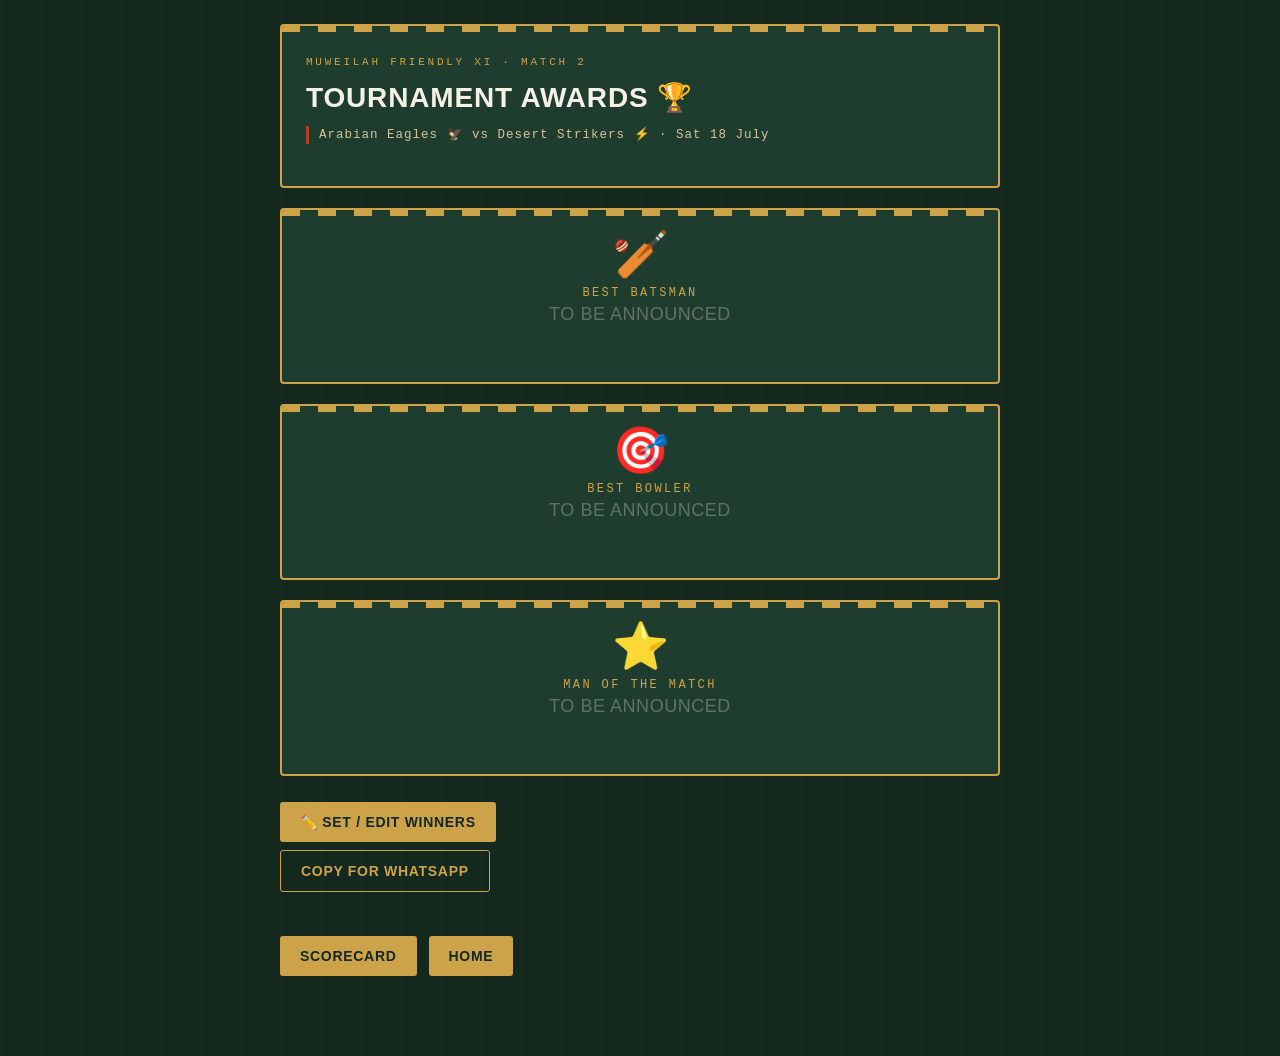
==== awards.html @ bcabecbd "Add printable scoresheet and awards announcement pages Scoresheet: print-friendly A4 tally sheet for" ====
<!DOCTYPE html>
<html lang="en">
<head>
<meta charset="UTF-8">
<meta name="viewport" content="width=device-width, initial-scale=1.0">
<title>Tournament Awards — Match 2</title>
<link rel="stylesheet" href="assets/style.css">
<style>
  .award-card { text-align: center; padding-top: 22px; }
  .award-icon { font-size: 46px; line-height: 1; }
  .award-title {
    font-family: var(--font-mono);
    font-size: 12px;
    letter-spacing: 0.2em;
    text-transform: uppercase;
    color: var(--gold);
    margin: 8px 0 4px;
  }
  .award-name {
    font-family: var(--font-display);
    text-transform: uppercase;
    font-size: 26px;
    letter-spacing: 0.03em;
    min-height: 30px;
    color: var(--crease-white);
  }
  .award-name.empty { color: rgba(245,241,230,0.3); font-size: 18px; }
  .award-team { font-family: var(--font-mono); font-size: 12px; color: var(--stump-tan); margin-top: 4px; min-height: 16px; }

  .edit-grid { display: grid; gap: 10px; margin-bottom: 8px; }
  .edit-row { display: grid; grid-template-columns: 1fr 1fr; gap: 8px; align-items: center; }
  .edit-row .lbl {
    grid-column: 1 / -1;
    font-family: var(--font-mono);
    font-size: 11px;
    letter-spacing: 0.1em;
    text-transform: uppercase;
    color: var(--gold);
    margin-top: 4px;
  }
  .edit-row input, .edit-row select {
    padding: 10px;
    font-size: 15px;
    background: var(--pitch-green-deep);
    color: var(--crease-white);
    border: 1px solid var(--line);
    border-radius: 3px;
    font-family: var(--font-body);
  }
  .toggle-btn { margin-top: 6px; }
  #editor { display: none; }
</style>
</head>
<body>
<div class="wrap">
  <div class="card">
    <p class="eyebrow">Muweilah Friendly XI · Match 2</p>
    <h1>Tournament Awards 🏆</h1>
    <p class="match-tag">Arabian Eagles 🦅 vs Desert Strikers ⚡ · Sat 18 July</p>
  </div>

  <div class="card award-card">
    <div class="award-icon">🏏</div>
    <div class="award-title">Best Batsman</div>
    <div class="award-name empty" id="bat-name">To be announced</div>
    <div class="award-team" id="bat-team"></div>
  </div>

  <div class="card award-card">
    <div class="award-icon">🎯</div>
    <div class="award-title">Best Bowler</div>
    <div class="award-name empty" id="bowl-name">To be announced</div>
    <div class="award-team" id="bowl-team"></div>
  </div>

  <div class="card award-card">
    <div class="award-icon">⭐</div>
    <div class="award-title">Man of the Match</div>
    <div class="award-name empty" id="motm-name">To be announced</div>
    <div class="award-team" id="motm-team"></div>
  </div>

  <button type="button" id="toggle-edit" class="toggle-btn">✏️ Set / Edit Winners</button>

  <div class="card" id="editor">
    <div class="edit-grid">
      <div class="edit-row">
        <span class="lbl">🏏 Best Batsman</span>
        <select id="bat-select"></select>
        <input type="text" id="bat-note" placeholder="Note (e.g. 42 runs)">
      </div>
      <div class="edit-row">
        <span class="lbl">🎯 Best Bowler</span>
        <select id="bowl-select"></select>
        <input type="text" id="bowl-note" placeholder="Note (e.g. 4 wickets)">
      </div>
      <div class="edit-row">
        <span class="lbl">⭐ Man of the Match</span>
        <select id="motm-select"></select>
        <input type="text" id="motm-note" placeholder="Note (optional)">
      </div>
    </div>
    <button type="button" id="save-awards">Save & Announce</button>
  </div>

  <div class="nav-links" style="margin-top:8px;">
    <button type="button" id="copy-awards" style="border:1px solid var(--gold);background:none;color:var(--gold);">Copy for WhatsApp</button>
  </div>
  <p id="copy-status" style="font-family:var(--font-mono);font-size:12px;color:var(--stump-tan);min-height:16px;"></p>

  <div class="nav-links">
    <a class="button" href="scorecard.html">Scorecard</a>
    <a class="button" href="index.html">Home</a>
  </div>
</div>

<script>
const STORAGE_KEY = "tournamentAwards";
const ROSTER = {
  "Arabian Eagles": ["Zeeshan Bhaiya", "Ali", "Jaffar", "Farhan", "Saqlain Hyder", "Razu", "Villu"],
  "Desert Strikers": ["Hyder", "Dabeer", "Mohd Ali", "Vaseem Bhaiya", "Anush", "Taher Bhaiya", "Saqlain Roushan"],
};
const PLAYER_TEAM = {};
Object.entries(ROSTER).forEach(([team, players]) => players.forEach((p) => (PLAYER_TEAM[p] = team)));

const AWARDS = [
  { key: "bat", label: "Best Batsman", icon: "🏏" },
  { key: "bowl", label: "Best Bowler", icon: "🎯" },
  { key: "motm", label: "Man of the Match", icon: "⭐" },
];

function load() {
  try { return JSON.parse(localStorage.getItem(STORAGE_KEY)) || {}; }
  catch { return {}; }
}
let data = load();

// Populate dropdowns
AWARDS.forEach((a) => {
  const sel = document.getElementById(a.key + "-select");
  sel.innerHTML = '<option value="">— select player —</option>';
  Object.entries(ROSTER).forEach(([team, players]) => {
    const group = document.createElement("optgroup");
    group.label = team;
    players.forEach((p) => {
      const opt = document.createElement("option");
      opt.value = p; opt.textContent = p;
      group.appendChild(opt);
    });
    sel.appendChild(group);
  });
  if (data[a.key]) sel.value = data[a.key].name || "";
  const note = document.getElementById(a.key + "-note");
  if (data[a.key]) note.value = data[a.key].note || "";
});

function render() {
  AWARDS.forEach((a) => {
    const nameEl = document.getElementById(a.key + "-name");
    const teamEl = document.getElementById(a.key + "-team");
    const rec = data[a.key];
    if (rec && rec.name) {
      nameEl.textContent = rec.name;
      nameEl.classList.remove("empty");
      const team = PLAYER_TEAM[rec.name] || "";
      teamEl.textContent = [team, rec.note].filter(Boolean).join(" · ");
    } else {
      nameEl.textContent = "To be announced";
      nameEl.classList.add("empty");
      teamEl.textContent = "";
    }
  });
}

document.getElementById("toggle-edit").addEventListener("click", () => {
  const ed = document.getElementById("editor");
  ed.style.display = ed.style.display === "block" ? "none" : "block";
});

document.getElementById("save-awards").addEventListener("click", () => {
  AWARDS.forEach((a) => {
    const name = document.getElementById(a.key + "-select").value;
    const note = document.getElementById(a.key + "-note").value.trim();
    data[a.key] = { name, note };
  });
  localStorage.setItem(STORAGE_KEY, JSON.stringify(data));
  render();
  document.getElementById("editor").style.display = "none";
});

document.getElementById("copy-awards").addEventListener("click", async () => {
  const lines = ["🏆 TOURNAMENT AWARDS — Match 2", "🦅 Arabian Eagles vs Desert Strikers ⚡", ""];
  AWARDS.forEach((a) => {
    const rec = data[a.key];
    if (rec && rec.name) {
      const team = PLAYER_TEAM[rec.name] || "";
      lines.push(`${a.icon} ${a.label}: ${rec.name}${rec.note ? " (" + rec.note + ")" : ""}${team ? " — " + team : ""}`);
    } else {
      lines.push(`${a.icon} ${a.label}: —`);
    }
  });
  lines.push("", "Well played everyone! 🏏🔥");
  try { await navigator.clipboard.writeText(lines.join("\n")); } catch {}
  document.getElementById("copy-status").textContent = "Awards copied — paste in the group ✅";
  setTimeout(() => { document.getElementById("copy-status").textContent = ""; }, 3000);
});

render();
</script>
</body>
</html>
---- assets/style.css ----
:root {
  --pitch-green: #1f3d2e;
  --pitch-green-deep: #14281e;
  --crease-white: #f5f1e6;
  --ball-red: #b3402a;
  --stump-tan: #d8c39a;
  --gold: #cda349;
  --line: rgba(245, 241, 230, 0.14);
  --font-display: "Oswald", "Arial Narrow", sans-serif;
  --font-body: "Source Serif Pro", Georgia, serif;
  --font-mono: "JetBrains Mono", "Courier New", monospace;
}

* { box-sizing: border-box; }

body {
  margin: 0;
  background: var(--pitch-green-deep);
  background-image: repeating-linear-gradient(
    90deg,
    rgba(255, 255, 255, 0.015) 0px,
    rgba(255, 255, 255, 0.015) 2px,
    transparent 2px,
    transparent 40px
  );
  color: var(--crease-white);
  font-family: var(--font-body);
  min-height: 100vh;
  padding: 24px 16px 80px;
}

.wrap { max-width: 720px; margin: 0 auto; }

.card {
  background: var(--pitch-green);
  border: 2px solid var(--gold);
  border-radius: 4px;
  padding: 28px 24px;
  margin-bottom: 20px;
  position: relative;
  overflow: hidden;
}

.card::before {
  content: "";
  position: absolute;
  top: 0; left: 0; right: 0; height: 6px;
  background: repeating-linear-gradient(90deg, var(--gold) 0 18px, transparent 18px 36px);
}

.eyebrow {
  font-family: var(--font-mono);
  font-size: 11px;
  letter-spacing: 0.25em;
  text-transform: uppercase;
  color: var(--gold);
  margin: 0 0 10px;
}

h1, h2 {
  font-family: var(--font-display);
  font-weight: 700;
  text-transform: uppercase;
  letter-spacing: 0.03em;
  margin: 0 0 12px;
}

h1 { font-size: 28px; }
h2 { font-size: 18px; color: var(--gold); }

p { line-height: 1.5; }

.match-tag {
  font-family: var(--font-mono);
  font-size: 12.5px;
  letter-spacing: 0.08em;
  color: var(--stump-tan);
  border-left: 3px solid var(--ball-red);
  padding-left: 10px;
  margin: 4px 0 14px;
}

.pick-count {
  font-family: var(--font-mono);
  font-size: 11px;
  letter-spacing: 0.1em;
  color: var(--stump-tan);
  text-transform: none;
}

a.button, button {
  font-family: var(--font-display);
  text-transform: uppercase;
  letter-spacing: 0.05em;
  background: var(--gold);
  color: var(--pitch-green-deep);
  border: none;
  border-radius: 3px;
  padding: 12px 20px;
  font-size: 14px;
  font-weight: 700;
  cursor: pointer;
  display: inline-block;
  text-decoration: none;
  transition: opacity 0.15s;
}

a.button:hover, button:hover { opacity: 0.9; }

button:disabled {
  background: var(--line);
  color: rgba(245, 241, 230, 0.4);
  cursor: not-allowed;
}

.nav-links { display: flex; gap: 12px; flex-wrap: wrap; margin-top: 16px; }

select {
  width: 100%;
  padding: 10px;
  font-size: 15px;
  border-radius: 3px;
  border: 1px solid var(--line);
  background: var(--pitch-green-deep);
  color: var(--crease-white);
  font-family: var(--font-body);
  margin-bottom: 16px;
}

.checkbox-grid {
  display: grid;
  grid-template-columns: repeat(auto-fill, minmax(200px, 1fr));
  gap: 8px;
  margin-bottom: 20px;
}

.checkbox-grid label {
  display: flex;
  align-items: center;
  gap: 8px;
  padding: 10px 12px;
  border: 1px solid var(--line);
  border-radius: 3px;
  cursor: pointer;
}

.checkbox-grid label.disabled { opacity: 0.35; cursor: not-allowed; }

.checkbox-grid input { accent-color: var(--gold); width: 16px; height: 16px; }

.banner {
  border: 1px dashed var(--gold);
  border-radius: 3px;
  padding: 12px 14px;
  font-family: var(--font-mono);
  font-size: 12.5px;
  color: var(--stump-tan);
  margin-bottom: 20px;
}

.result-row {
  display: flex;
  align-items: center;
  gap: 12px;
  margin-bottom: 10px;
  font-family: var(--font-mono);
  font-size: 13px;
}

.result-name { width: 150px; flex-shrink: 0; }

.result-bar-track {
  flex: 1;
  background: var(--pitch-green-deep);
  border: 1px solid var(--line);
  border-radius: 2px;
  height: 18px;
  overflow: hidden;
}

.result-bar {
  height: 100%;
  background: var(--gold);
}

.result-count { width: 30px; text-align: right; flex-shrink: 0; }

.confirm { text-align: center; }
.confirm .big { font-size: 40px; margin-bottom: 8px; }
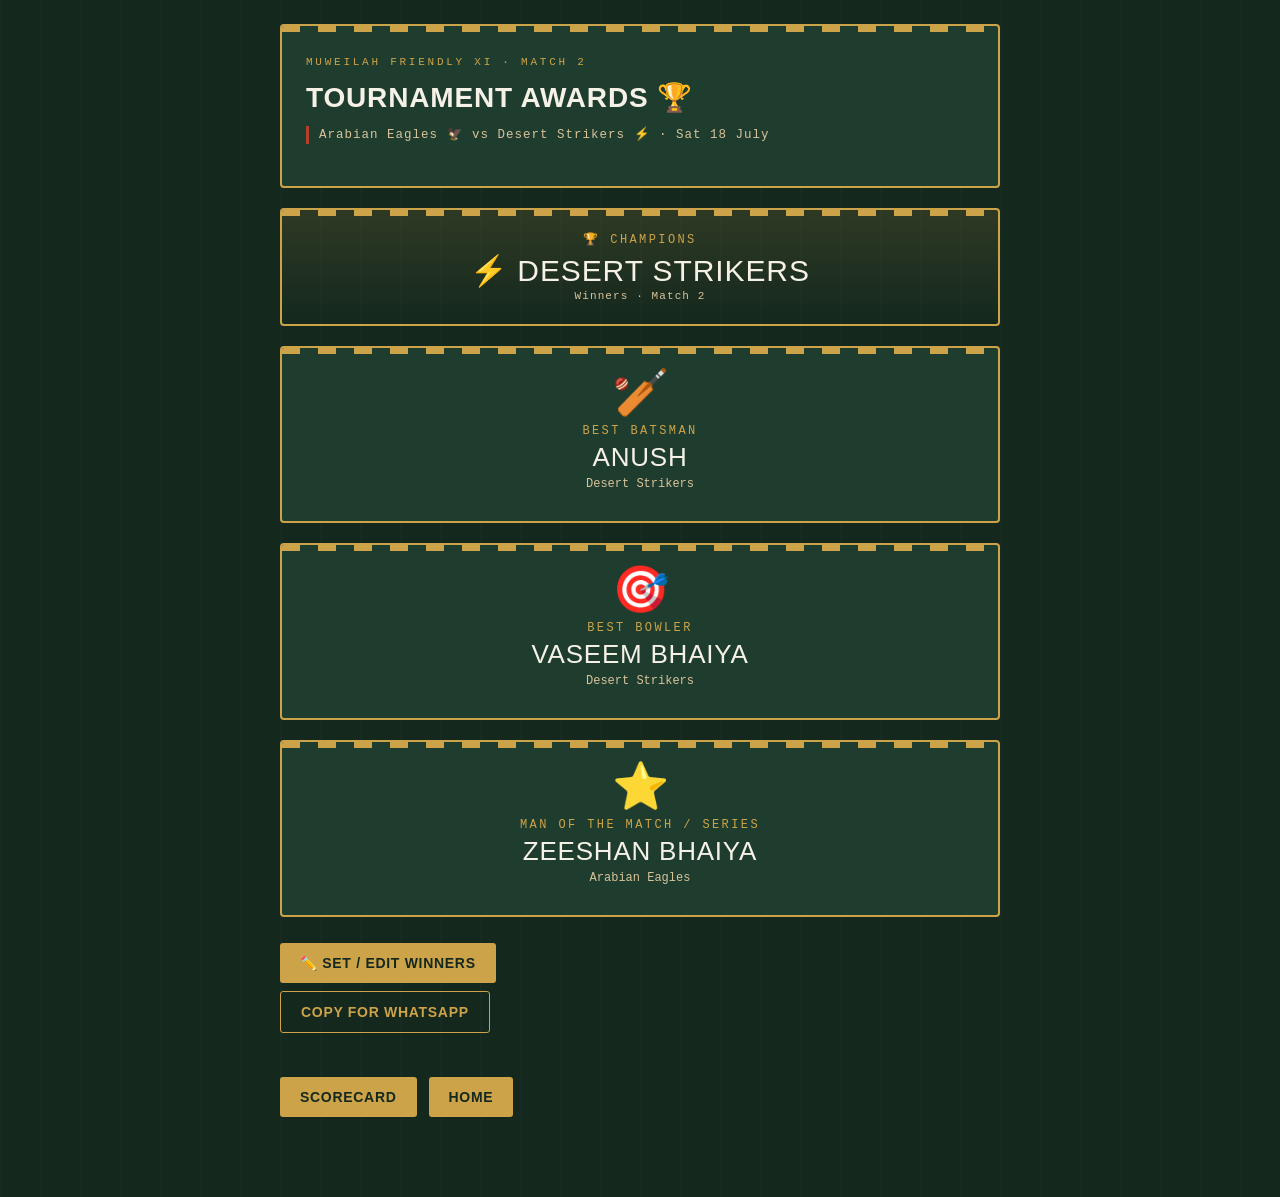
==== commit f02d40e0: "Announce Match 2 results on awards page Champions: Desert Strikers. Best Batsman Anush, Best Bowler " ====
--- a/awards.html
+++ b/awards.html
@@ -6,6 +6,29 @@
 <title>Tournament Awards — Match 2</title>
 <link rel="stylesheet" href="assets/style.css">
 <style>
+  .champions {
+    text-align: center;
+    padding: 22px 20px;
+    border: 2px solid var(--gold);
+    background: linear-gradient(180deg, rgba(205,163,73,0.14), transparent);
+  }
+  .champ-label {
+    font-family: var(--font-mono);
+    font-size: 12px;
+    letter-spacing: 0.2em;
+    text-transform: uppercase;
+    color: var(--gold);
+  }
+  .champ-name {
+    font-family: var(--font-display);
+    text-transform: uppercase;
+    font-size: 30px;
+    letter-spacing: 0.03em;
+    color: var(--crease-white);
+    margin: 6px 0 2px;
+  }
+  .champ-sub { font-family: var(--font-mono); font-size: 11px; color: var(--stump-tan); letter-spacing: 0.1em; }
+
   .award-card { text-align: center; padding-top: 22px; }
   .award-icon { font-size: 46px; line-height: 1; }
   .award-title {
@@ -59,24 +82,30 @@
     <p class="match-tag">Arabian Eagles 🦅 vs Desert Strikers ⚡ · Sat 18 July</p>
   </div>
 
+  <div class="card champions">
+    <div class="champ-label">🏆 Champions</div>
+    <div class="champ-name">⚡ Desert Strikers</div>
+    <div class="champ-sub">Winners · Match 2</div>
+  </div>
+
   <div class="card award-card">
     <div class="award-icon">🏏</div>
     <div class="award-title">Best Batsman</div>
-    <div class="award-name empty" id="bat-name">To be announced</div>
+    <div class="award-name" id="bat-name">Anush</div>
     <div class="award-team" id="bat-team"></div>
   </div>
 
   <div class="card award-card">
     <div class="award-icon">🎯</div>
     <div class="award-title">Best Bowler</div>
-    <div class="award-name empty" id="bowl-name">To be announced</div>
+    <div class="award-name" id="bowl-name">Vaseem Bhaiya</div>
     <div class="award-team" id="bowl-team"></div>
   </div>
 
   <div class="card award-card">
     <div class="award-icon">⭐</div>
-    <div class="award-title">Man of the Match</div>
-    <div class="award-name empty" id="motm-name">To be announced</div>
+    <div class="award-title">Man of the Match / Series</div>
+    <div class="award-name" id="motm-name">Zeeshan Bhaiya</div>
     <div class="award-team" id="motm-team"></div>
   </div>
 
@@ -126,12 +155,23 @@
 const AWARDS = [
   { key: "bat", label: "Best Batsman", icon: "🏏" },
   { key: "bowl", label: "Best Bowler", icon: "🎯" },
-  { key: "motm", label: "Man of the Match", icon: "⭐" },
+  { key: "motm", label: "Man of the Match / Series", icon: "⭐" },
 ];
 
+// Final Match 2 results (baked in so everyone sees them on the live site)
+const DEFAULT_AWARDS = {
+  bat: { name: "Anush", note: "" },
+  bowl: { name: "Vaseem Bhaiya", note: "" },
+  motm: { name: "Zeeshan Bhaiya", note: "" },
+};
+const CHAMPIONS = "Desert Strikers";
+
 function load() {
-  try { return JSON.parse(localStorage.getItem(STORAGE_KEY)) || {}; }
-  catch { return {}; }
+  try {
+    const stored = JSON.parse(localStorage.getItem(STORAGE_KEY));
+    if (stored && Object.keys(stored).length) return stored;
+  } catch {}
+  return { ...DEFAULT_AWARDS };
 }
 let data = load();
 
@@ -189,7 +229,7 @@
 });
 
 document.getElementById("copy-awards").addEventListener("click", async () => {
-  const lines = ["🏆 TOURNAMENT AWARDS — Match 2", "🦅 Arabian Eagles vs Desert Strikers ⚡", ""];
+  const lines = ["🏆 TOURNAMENT AWARDS — Match 2", "🦅 Arabian Eagles vs Desert Strikers ⚡", "", `🏆 Champions: ${CHAMPIONS} ⚡`, ""];
   AWARDS.forEach((a) => {
     const rec = data[a.key];
     if (rec && rec.name) {
